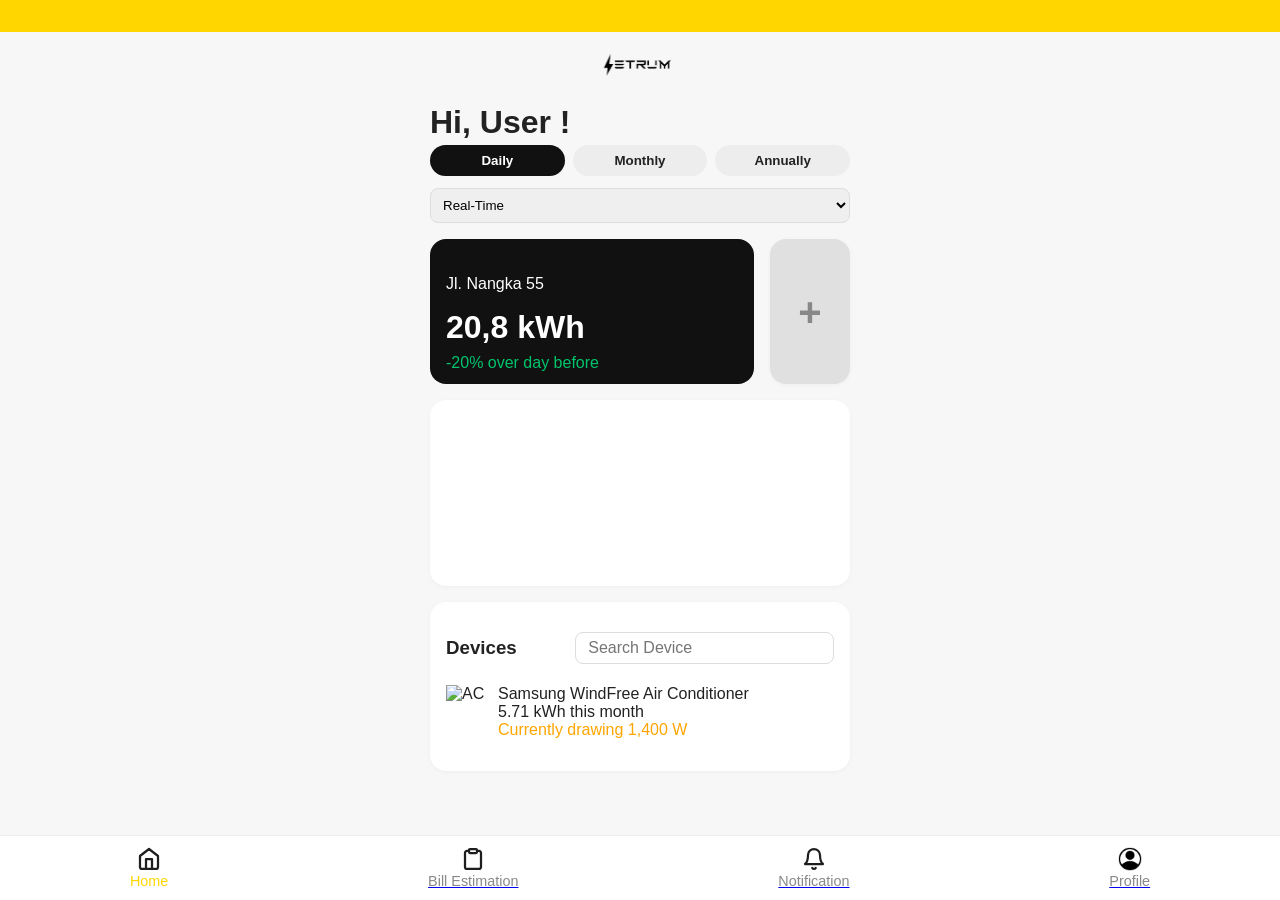
==== index.html @ aeeccdcc "ss" ====
<!DOCTYPE html>
<html lang="en">
<head>
    <meta charset="UTF-8">
    <title>Setrum Home</title>
    <meta name="viewport" content="width=device-width, initial-scale=1.0">
    <!-- Add your CSS file here -->
    <link rel="stylesheet" href="css/style.css">
    <!-- Optionally add a chart library like Chart.js -->
</head>
<body>
    <header>
        <div class="top-bar"></div>
        <img src="assets/logo.png" alt="Setrum Logo" class="logo" />
    </header>
    <main>
        <section class="greeting">
            <h1>Hi, User !</h1>
        </section>
        <section class="toggle-group">
            <button class="toggle active">Daily</button>
            <button class="toggle">Monthly</button>
            <button class="toggle">Annually</button>
        </section>
        <section class="filters">
            <select>
                <option>Real-Time</option>
                <option>1</option>
                <option>2</option>
                <option>3</option>
                <option>4</option>
                <option>5</option>
                <option>6</option>
                <option>7</option>
                <option>8</option>
                <option>9</option>
                <option>10</option>
                <option>11</option>
                <option>12</option>
                <option>13</option>
                <option>14</option>
                <option>15</option>
                <option>16</option>
                <option>17</option>
                <option>18</option>
                <option>19</option>
                <option>20</option>
                <option>21</option>
                <option>22</option>
                <option>23</option>
                <option>24</option>
                <option>25</option>
                <option>26</option>
                <option>27</option>
                <option>28</option>
                <option>29</option>
                <option>30</option>
            </select>
        </section>
        <section class="summary-row">
            <section class="summary-card">
                <p>Jl. Nangka 55</p>
                <h2>20,8 kWh</h2>
                <p class="summary-desc" style="color: #00C46C;">-20% over day before</p>
            </section>
            <button class="add-property-card" title="Add Property">
                <span class="plus-icon">+</span>
            </button>
        </section>
        <section class="chart-area">
            <!-- Replace with a real chart -->
            <canvas id="usageChart"></canvas>
        </section>
        <section class="devices">
            <div class="devices-header">
                <h3>Devices</h3>
                <input type="text" placeholder="Search Device" />
            </div>
            <ul class="device-list">
                <li>
                    <img src="ac.png" alt="AC" />
                    <div>
                        <span>Samsung WindFree Air Conditioner</span>
                        <span>5.71 kWh this month</span>
                        <span class="device-status" style="color: orange;">Currently drawing 1,400 W</span>
                    </div>
                </li>
                <!-- Repeat for other devices -->
            </ul>
        </section>
    </main>
    <nav class="bottom-nav">
        <button class="active"></a><img src="assets/home.svg" alt="Home"/><span>Home</span></button>
        <a href="bill-estimation.html"><button><img src="assets/estimation.svg" alt="estimation"/><span>Bill Estimation</span></button></a>
        <a href="notification.html"><button><img src="assets/notif.svg" alt="Notification"/><span>Notification</span></button></a>
        <a href="profile.html"><button><img src="assets/user.png" alt="Profile"/><span>Profile</span></button></a>
    </nav>
    <script src="https://cdn.jsdelivr.net/npm/chart.js"></script>
    <script src="js/script.js"></script>
</body>
</html>
---- css/style.css ----
body {
    font-family: 'Inter', Arial, sans-serif;
    background: #F7F7F7;
    margin: 0;
    padding: 0;
    color: #222;
}

header .top-bar {
    background: #FFD600;
    height: 32px;
}

.logo {
    display: block;
    margin: 16px auto 0 auto;
    height: 32px;
}

main {
    max-width: 420px;
    margin: 0 auto;
    padding: 0 16px 80px 16px;
}

.greeting h1 {
    margin: 24px 0 4px 0;
    font-size: 2rem;
    font-weight: 700;
}

.greeting p {
    margin: 0 0 16px 0;
    color: #888;
}

.toggle-group {
    display: flex;
    gap: 8px;
    margin-bottom: 12px;
}

.toggle {
    flex: 1;
    padding: 8px 0;
    border: none;
    border-radius: 16px;
    background: #EDEDED;
    color: #222;
    font-weight: 600;
    cursor: pointer;
    transition: background 0.2s;
}

.toggle.active {
    background: #111;
    color: #fff;
}

.filters select {
    width: 100%;
    padding: 8px;
    border-radius: 8px;
    border: 1px solid #ddd;
    margin-bottom: 16px;
}

.summary-row {
    display: flex;
    gap: 16px;
    margin-bottom: 16px;
    align-items: stretch;
}

.summary-card {
    flex: 1 1 0;
    background: #111;
    color: #fff;
    border-radius: 16px;
    padding: 20px 16px 12px 16px;
    text-align: left;
    display: flex;
    flex-direction: column;
    justify-content: center;
    min-width: 0;
}

.summary-card h2 {
    margin: 0;
    font-size: 2rem;
    font-weight: 700;
}

.summary-desc {
    margin: 8px 0 0 0;
    font-size: 1rem;
    font-weight: 500;
}

.chart-area {
    background: #fff;
    border-radius: 16px;
    padding: 16px;
    margin-bottom: 16px;
    box-shadow: 0 1px 4px rgba(0,0,0,0.04);
}

.devices {
    background: #fff;
    border-radius: 16px;
    padding: 16px;
    margin-bottom: 16px;
    box-shadow: 0 1px 4px rgba(0,0,0,0.04);
}

.devices-header {
    display: flex;
    align-items: center;
    justify-content: space-between;
    margin-bottom: 8px;
}

.devices-header input {
    border: 1px solid #ddd;
    border-radius: 8px;
    padding: 6px 12px;
    font-size: 1rem;
    width: 60%;
}

.device-list {
    list-style: none;
    padding: 0;
    margin: 0;
}

.device-list li {
    display: flex;
    align-items: flex-start;
    gap: 12px;
    margin-bottom: 16px;
}

.device-list img {
    width: 40px;
    height: 40px;
    object-fit: contain;
}

.device-list span {
    display: block;
    font-size: 1rem;
}

.device-status {
    font-size: 0.95rem;
    font-weight: 500;
}

.bottom-nav {
    position: fixed;
    left: 0; right: 0; bottom: 0;
    background: #fff;
    border-top: 1px solid #eee;
    display: flex;
    justify-content: space-around;
    align-items: center;
    height: 64px;
    z-index: 100;
}

.bottom-nav button {
    background: none;
    border: none;
    display: flex;
    flex-direction: column;
    align-items: center;
    font-size: 0.9rem;
    color: #888;
    cursor: pointer;
    padding: 0;
}

.bottom-nav button img {
    width: 24px;
    height: 24px;
    margin-bottom: 2px;
}

.bottom-nav button.active,
.bottom-nav button:focus {
    color: #FFD600;
}

.add-property-card {
    flex: 0 0 80px;
    background: #E0E0E0;
    border: none;
    border-radius: 16px;
    display: flex;
    align-items: center;
    justify-content: center;
    min-width: 80px;
    min-height: 100px;
    cursor: pointer;
    transition: background 0.2s;
    margin-left: 0;
    margin-right: 0;
    box-shadow: 0 1px 4px rgba(0,0,0,0.04);
}

.add-property-card:hover {
    background: #cccccc;
}

.plus-icon {
    font-size: 2.5rem;
    color: #888;
    font-weight: bold;
    line-height: 1;
    user-select: none;
}
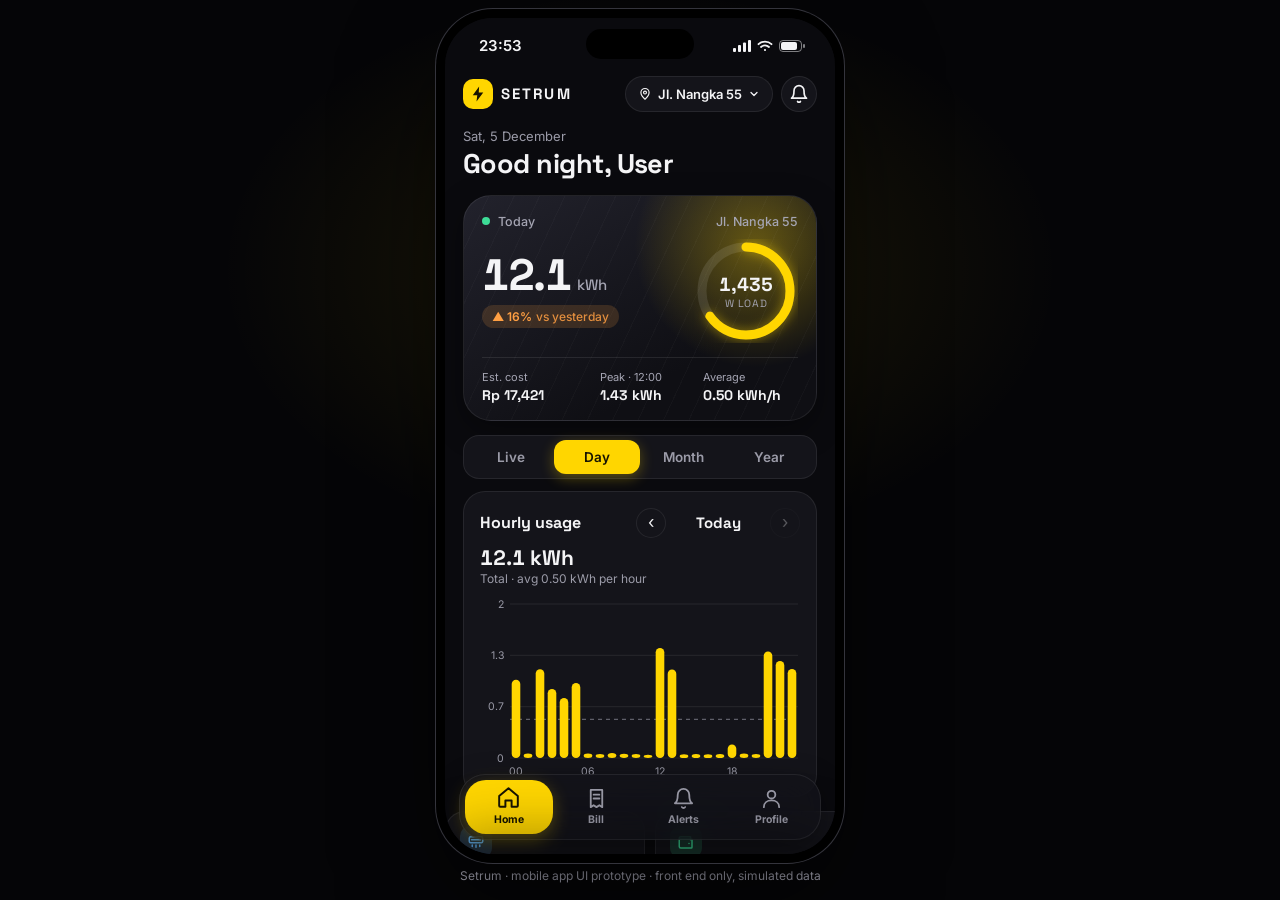
==== commit 011e9e13: "perbarui tampilan" ====
--- a/index.html
+++ b/index.html
@@ -1,101 +1,134 @@
 <!DOCTYPE html>
-<html lang="en">
+<html lang="en" data-theme="dark">
 <head>
-    <meta charset="UTF-8">
-    <title>Setrum Home</title>
-    <meta name="viewport" content="width=device-width, initial-scale=1.0">
-    <!-- Add your CSS file here -->
-    <link rel="stylesheet" href="css/style.css">
-    <!-- Optionally add a chart library like Chart.js -->
+<meta charset="UTF-8">
+<meta name="viewport" content="width=device-width, initial-scale=1, viewport-fit=cover">
+<meta name="theme-color" content="#0A0A0E">
+<title>Setrum – Home energy app</title>
+<meta name="description" content="Setrum: a mobile app UI prototype for monitoring home electricity use, devices, bills and alerts.">
+<link rel="icon" href="data:image/svg+xml,%3Csvg xmlns='http://www.w3.org/2000/svg' viewBox='0 0 32 32'%3E%3Crect width='32' height='32' rx='9' fill='%23FFD600'/%3E%3Cpath d='M18 5 9 18h6l-1 9 9-13h-6z' fill='%23171400'/%3E%3C/svg%3E">
+<link rel="preconnect" href="https://fonts.googleapis.com">
+<link rel="preconnect" href="https://fonts.gstatic.com" crossorigin>
+<link href="https://fonts.googleapis.com/css2?family=Inter:wght@400;500;600;700&family=Space+Grotesk:wght@500;600;700&display=swap" rel="stylesheet">
+<link rel="stylesheet" href="css/style.css">
 </head>
 <body>
-    <header>
-        <div class="top-bar"></div>
-        <img src="assets/logo.png" alt="Setrum Logo" class="logo" />
-    </header>
-    <main>
-        <section class="greeting">
-            <h1>Hi, User !</h1>
+<div class="stage">
+  <div class="phone" id="phone">
+    <div class="island"></div>
+    <div class="statusbar" aria-hidden="true">
+      <span id="clock">9:41</span>
+      <span class="sb-r">
+        <svg width="18" height="12" viewBox="0 0 18 12" fill="currentColor"><rect x="0" y="8" width="3" height="4" rx="1"/><rect x="5" y="5" width="3" height="7" rx="1"/><rect x="10" y="2.500" width="3" height="9.500" rx="1"/><rect x="15" y="0" width="3" height="12" rx="1"/></svg>
+        <svg width="16" height="12" viewBox="0 0 16 12" fill="none" stroke="currentColor" stroke-width="1.8" stroke-linecap="round"><path d="M1.500 4.200a9.500 9.500 0 0 1 13 0M4 7a6 6 0 0 1 8 0"/><circle cx="8" cy="10" r="1.100" fill="currentColor" stroke="none"/></svg>
+        <svg width="26" height="12" viewBox="0 0 26 12" fill="none"><rect x=".5" y=".5" width="22" height="11" rx="3.500" stroke="currentColor" opacity=".5"/><rect x="2" y="2" width="16" height="8" rx="2" fill="currentColor"/><rect x="24" y="4" width="2" height="4" rx="1" fill="currentColor" opacity=".5"/></svg>
+      </span>
+    </div>
+
+    <main class="views" id="views">
+      <!-- HOME -->
+      <section class="view" id="v-home" data-tab="home" aria-label="Home">
+        <header class="appbar">
+          <div class="brand"><span class="bolt"><svg viewBox="0 0 24 24" width="18" height="18"><path d="M13.500 2 5 13.500h6L10 22l9-12h-6z" fill="currentColor"/></svg></span><b>SETRUM</b></div>
+          <div class="appbar-r">
+            <button class="prop-pill" id="propPill" aria-label="Switch property"><svg width="14" height="14" viewBox="0 0 24 24" fill="none" stroke="currentColor" stroke-width="2" stroke-linecap="round" stroke-linejoin="round"><path d="M12 21s7-6.100 7-11.500A7 7 0 0 0 5 9.500C5 14.900 12 21 12 21z"/><circle cx="12" cy="9.500" r="2.500"/></svg><span id="propName">Jl. Nangka 55</span><svg width="12" height="12" viewBox="0 0 24 24" fill="none" stroke="currentColor" stroke-width="2.500" stroke-linecap="round" stroke-linejoin="round"><path d="m6 9 6 6 6-6"/></svg></button>
+            <button class="icon-btn" id="bellBtn" aria-label="Open alerts"><svg width="20" height="20" viewBox="0 0 24 24" fill="none" stroke="currentColor" stroke-width="2" stroke-linecap="round" stroke-linejoin="round"><path d="M18 8a6 6 0 0 0-12 0c0 7-3 9-3 9h18s-3-2-3-9M13.700 21a2 2 0 0 1-3.400 0"/></svg><i class="dot" id="bellDot" hidden></i></button>
+          </div>
+        </header>
+        <div class="greet"><p id="greetDate"></p><h1 id="greetHi">Hi, there</h1></div>
+        <section class="hero" id="hero"></section>
+        <div class="seg" id="seg" role="tablist" aria-label="Period" style="--i:1;--n:4">
+          <i class="seg-thumb"></i>
+          <button role="tab" data-m="live">Live</button>
+          <button role="tab" data-m="day">Day</button>
+          <button role="tab" data-m="month">Month</button>
+          <button role="tab" data-m="year">Year</button>
+        </div>
+        <section class="card chart-card" id="chartCard"></section>
+        <div class="scroller" id="insights" aria-label="Insights"></div>
+        <section class="devices">
+          <div class="sec-head"><h2>Devices</h2><span class="sub" id="devCount"></span></div>
+          <div class="search"><svg width="16" height="16" viewBox="0 0 24 24" fill="none" stroke="currentColor" stroke-width="2.200" stroke-linecap="round"><circle cx="11" cy="11" r="7"/><path d="m20 20-3.500-3.500"/></svg><input id="devSearch" type="search" placeholder="Search devices" autocomplete="off" aria-label="Search devices"></div>
+          <div class="chips" id="devSort"><button data-s="usage" class="on">Most used</button><button data-s="live">Live draw</button><button data-s="name">A–Z</button></div>
+          <ul class="dev-list" id="devList"></ul>
         </section>
-        <section class="toggle-group">
-            <button class="toggle active">Daily</button>
-            <button class="toggle">Monthly</button>
-            <button class="toggle">Annually</button>
+        <p class="foot-note">Prototype with simulated data. No real meter is connected.</p>
+      </section>
+
+      <!-- BILL -->
+      <section class="view" id="v-bill" data-tab="bill" aria-label="Bill estimation">
+        <header class="page-head"><h1>Bill estimation</h1><p id="billSub">Based on your usage</p></header>
+        <div class="chips scroll-x" id="billMonths"></div>
+        <div class="seg small" id="billMode" style="--i:0;--n:2"><i class="seg-thumb"></i><button data-b="actual">So far</button><button data-b="proj">Projected</button></div>
+        <section class="card bill-total" id="billTotal"></section>
+        <section class="card" id="billLines"></section>
+        <section class="card" id="billSplit"></section>
+        <label class="field"><span>Tariff <em>(sample rates, not official)</em></span><select id="tariffSel" aria-label="Tariff"></select></label>
+        <button class="btn primary big" id="billSave"><svg width="18" height="18" viewBox="0 0 24 24" fill="none" stroke="currentColor" stroke-width="2.200" stroke-linecap="round" stroke-linejoin="round"><path d="M12 3v12m0 0-4-4m4 4 4-4M4 19h16"/></svg>Download summary</button>
+      </section>
+
+      <!-- ALERTS -->
+      <section class="view" id="v-alerts" data-tab="alerts" aria-label="Alerts">
+        <header class="page-head"><h1>Alerts</h1>
+          <p class="checked"><span id="lastChecked">Last checked just now</span><button class="icon-btn sm" id="recheck" aria-label="Check again"><svg width="16" height="16" viewBox="0 0 24 24" fill="none" stroke="currentColor" stroke-width="2.200" stroke-linecap="round" stroke-linejoin="round"><path d="M21 12a9 9 0 1 1-3-6.700L21 8M21 3v5h-5"/></svg></button></p></header>
+        <div class="chips" id="alertFilter"><button data-f="all" class="on">All</button><button data-f="unread">Unread</button><button data-f="critical">Critical</button></div>
+        <ul class="alert-list" id="alertList"></ul>
+        <p class="foot-note">Swipe a card left to dismiss it.</p>
+      </section>
+
+      <!-- PROFILE -->
+      <section class="view" id="v-profile" data-tab="profile" aria-label="Profile">
+        <header class="page-head"><h1>Profile</h1></header>
+        <section class="card prof-card" id="profCard"></section>
+        <section class="card set-card">
+          <h3>Appearance</h3>
+          <div class="seg small" id="themeSeg" style="--i:0;--n:3"><i class="seg-thumb"></i><button data-t="auto">Auto</button><button data-t="light">Light</button><button data-t="dark">Dark</button></div>
         </section>
-        <section class="filters">
-            <select>
-                <option>Real-Time</option>
-                <option>1</option>
-                <option>2</option>
-                <option>3</option>
-                <option>4</option>
-                <option>5</option>
-                <option>6</option>
-                <option>7</option>
-                <option>8</option>
-                <option>9</option>
-                <option>10</option>
-                <option>11</option>
-                <option>12</option>
-                <option>13</option>
-                <option>14</option>
-                <option>15</option>
-                <option>16</option>
-                <option>17</option>
-                <option>18</option>
-                <option>19</option>
-                <option>20</option>
-                <option>21</option>
-                <option>22</option>
-                <option>23</option>
-                <option>24</option>
-                <option>25</option>
-                <option>26</option>
-                <option>27</option>
-                <option>28</option>
-                <option>29</option>
-                <option>30</option>
-            </select>
+        <section class="card set-card">
+          <h3>Monthly budget</h3>
+          <div class="stepper"><button class="icon-btn" id="budMinus" aria-label="Decrease budget">−</button><div><b id="budVal">300</b><small>kWh / month</small></div><button class="icon-btn" id="budPlus" aria-label="Increase budget">+</button></div>
         </section>
-        <section class="summary-row">
-            <section class="summary-card">
-                <p>Jl. Nangka 55</p>
-                <h2>20,8 kWh</h2>
-                <p class="summary-desc" style="color: #00C46C;">-20% over day before</p>
-            </section>
-            <button class="add-property-card" title="Add Property">
-                <span class="plus-icon">+</span>
-            </button>
+        <section class="card set-card">
+          <h3>Notifications</h3>
+          <div class="rows" id="prefRows"></div>
         </section>
-        <section class="chart-area">
-            <!-- Replace with a real chart -->
-            <canvas id="usageChart"></canvas>
+        <section class="card menu">
+          <button data-open="meters"><span>Devices &amp; meters</span><i>›</i></button>
+          <button data-open="privacy"><span>Privacy</span><i>›</i></button>
+          <button data-open="support"><span>Support</span><i>›</i></button>
         </section>
-        <section class="devices">
-            <div class="devices-header">
-                <h3>Devices</h3>
-                <input type="text" placeholder="Search Device" />
-            </div>
-            <ul class="device-list">
-                <li>
-                    <img src="ac.png" alt="AC" />
-                    <div>
-                        <span>Samsung WindFree Air Conditioner</span>
-                        <span>5.71 kWh this month</span>
-                        <span class="device-status" style="color: orange;">Currently drawing 1,400 W</span>
-                    </div>
-                </li>
-                <!-- Repeat for other devices -->
-            </ul>
-        </section>
+        <button class="btn ghost big" id="logout">Log out</button>
+        <p class="foot-note">Setrum UI prototype · v1.0</p>
+      </section>
     </main>
-    <nav class="bottom-nav">
-        <button class="active"></a><img src="assets/home.svg" alt="Home"/><span>Home</span></button>
-        <a href="bill-estimation.html"><button><img src="assets/estimation.svg" alt="estimation"/><span>Bill Estimation</span></button></a>
-        <a href="notification.html"><button><img src="assets/notif.svg" alt="Notification"/><span>Notification</span></button></a>
-        <a href="profile.html"><button><img src="assets/user.png" alt="Profile"/><span>Profile</span></button></a>
+
+    <nav class="tabbar" id="tabbar" role="tablist" aria-label="Main">
+      <i class="tab-ind"></i>
+      <button role="tab" data-tab="home" aria-label="Home"><svg viewBox="0 0 24 24"><path d="M3 10.500 12 3l9 7.500V20a1 1 0 0 1-1 1h-5v-6H9v6H4a1 1 0 0 1-1-1z"/></svg><span>Home</span></button>
+      <button role="tab" data-tab="bill" aria-label="Bill"><svg viewBox="0 0 24 24"><path d="M6 3h12v18l-3-2-3 2-3-2-3 2zM9 8h6M9 12h6"/></svg><span>Bill</span></button>
+      <button role="tab" data-tab="alerts" aria-label="Alerts"><svg viewBox="0 0 24 24"><path d="M18 8a6 6 0 0 0-12 0c0 7-3 9-3 9h18s-3-2-3-9M13.700 21a2 2 0 0 1-3.400 0"/></svg><span>Alerts</span><b class="badge" id="tabBadge" hidden>0</b></button>
+      <button role="tab" data-tab="profile" aria-label="Profile"><svg viewBox="0 0 24 24"><circle cx="12" cy="8" r="4"/><path d="M4 21c0-4.400 3.600-7 8-7s8 2.600 8 7"/></svg><span>Profile</span></button>
     </nav>
-    <script src="https://cdn.jsdelivr.net/npm/chart.js"></script>
-    <script src="js/script.js"></script>
+
+    <div class="scrim" id="scrim"></div>
+    <div class="sheet" id="sheet" role="dialog" aria-modal="true" aria-label="Details"><div class="grab" id="grab"><i></i></div><div class="sheet-body" id="sheetBody"></div></div>
+    <div class="modal" id="modal"><div class="modal-card"><svg class="check" viewBox="0 0 52 52"><circle cx="26" cy="26" r="24"/><path d="m15 27 8 8 14-16"/></svg><h3>Saved!</h3><p id="modalTxt">Check your downloads folder.</p></div></div>
+    <div class="toast" id="toast" role="status" aria-live="polite"></div>
+
+    <section class="login" id="login" hidden>
+      <div class="login-in">
+        <span class="bolt big"><svg viewBox="0 0 24 24" width="34" height="34"><path d="M13.500 2 5 13.500h6L10 22l9-12h-6z" fill="currentColor"/></svg></span>
+        <h1>Welcome back</h1><p>Sign in to see your energy.</p>
+        <label class="field"><span>Email</span><input type="email" id="lgEmail" value="demo@setrum.app" autocomplete="off"></label>
+        <label class="field"><span>Password</span><input type="password" value="prototype" autocomplete="off"></label>
+        <button class="btn primary big" id="lgBtn">Sign in</button>
+        <small>Prototype only. There is no real sign-in.</small>
+      </div>
+    </section>
+    <section class="splash" id="splash" aria-hidden="true"><div class="splash-in"><span class="bolt big"><svg viewBox="0 0 24 24" width="40" height="40"><path d="M13.500 2 5 13.500h6L10 22l9-12h-6z" fill="currentColor"/></svg></span><b>SETRUM</b><small>Know your power</small></div></section>
+  </div>
+  <p class="caption">Setrum · mobile app UI prototype · front end only, simulated data</p>
+</div>
+<script src="js/script.js"></script>
 </body>
-</html>+</html>
--- a/css/style.css
+++ b/css/style.css
@@ -1,222 +1,237 @@
-body {
-    font-family: 'Inter', Arial, sans-serif;
-    background: #F7F7F7;
-    margin: 0;
-    padding: 0;
-    color: #222;
+/* Setrum – mobile app UI prototype */
+:root{
+  --bg:#0A0A0E;--s1:#14141A;--s2:#1C1C24;--s3:#272731;--line:rgba(255,255,255,.08);
+  --tx:#F4F4F6;--mu:#9B9BA8;--ac:#FFD600;--ac-ink:#171400;--ac-tx:#FFD600;
+  --good:#3DDC97;--warn:#FF9F43;--bad:#FF5C6C;--blue:#5AB0FF;
+  --page:#050507;--glass:rgba(20,20,26,.78);--shadow:0 10px 30px rgba(0,0,0,.35);
+  --top:56px;--ease:cubic-bezier(.2,.8,.2,1);
+  --f:'Inter',system-ui,-apple-system,'Segoe UI',Roboto,sans-serif;--fh:'Space Grotesk','Inter',system-ui,sans-serif;
 }
-
-header .top-bar {
-    background: #FFD600;
-    height: 32px;
+:root[data-theme=light]{
+  --bg:#F3F3EF;--s1:#FFFFFF;--s2:#F6F6F1;--s3:#E8E8E1;--line:rgba(0,0,0,.08);
+  --tx:#14141A;--mu:#6B6B77;--ac-tx:#8A6B00;--page:#E4E4DD;--glass:rgba(255,255,255,.82);--shadow:0 10px 30px rgba(20,20,30,.10);
 }
-
-.logo {
-    display: block;
-    margin: 16px auto 0 auto;
-    height: 32px;
+*{box-sizing:border-box;-webkit-tap-highlight-color:transparent}
+html,body{height:100%}
+body{margin:0;font-family:var(--f);color:var(--tx);background:var(--page);-webkit-font-smoothing:antialiased;overflow:hidden}
+button,input,select{font:inherit;color:inherit}
+button{cursor:pointer;border:0;background:none;padding:0}
+ul{list-style:none;margin:0;padding:0}
+h1,h2,h3,p{margin:0}
+:focus-visible{outline:2px solid var(--ac);outline-offset:2px}
+
+.stage{height:100%;display:flex;flex-direction:column;align-items:center;justify-content:center;gap:14px;padding:16px;
+  background:radial-gradient(600px 400px at 50% 30%,rgba(255,214,0,.10),transparent 70%)}
+.caption{font-size:12px;color:var(--mu);text-align:center}
+.phone{position:relative;width:390px;height:min(844px,calc(100dvh - 64px));border-radius:48px;overflow:hidden;background:var(--bg);isolation:isolate;
+  box-shadow:0 0 0 9px #000,0 0 0 10px #34343c,0 40px 100px rgba(0,0,0,.55)}
+.island{position:absolute;z-index:60;top:11px;left:50%;width:108px;height:30px;margin-left:-54px;border-radius:20px;background:#000}
+.statusbar{position:absolute;z-index:55;top:0;left:0;right:0;height:50px;display:flex;justify-content:space-between;align-items:center;padding:6px 30px 0 34px;font-size:15px;font-weight:600;pointer-events:none;
+  background:linear-gradient(var(--bg) 72%,transparent)}
+.sb-r{display:flex;gap:6px;align-items:center}
+
+@media (max-width:520px){
+  body{overflow:auto}
+  .stage{padding:0;display:block;background:none;height:100dvh}
+  .phone{width:100%;height:100dvh;border-radius:0;box-shadow:none}
+  .island,.statusbar,.caption{display:none}
+  :root{--top:max(18px,env(safe-area-inset-top))}
 }
 
-main {
-    max-width: 420px;
-    margin: 0 auto;
-    padding: 0 16px 80px 16px;
-}
-
-.greeting h1 {
-    margin: 24px 0 4px 0;
-    font-size: 2rem;
-    font-weight: 700;
-}
-
-.greeting p {
-    margin: 0 0 16px 0;
-    color: #888;
-}
-
-.toggle-group {
-    display: flex;
-    gap: 8px;
-    margin-bottom: 12px;
-}
-
-.toggle {
-    flex: 1;
-    padding: 8px 0;
-    border: none;
-    border-radius: 16px;
-    background: #EDEDED;
-    color: #222;
-    font-weight: 600;
-    cursor: pointer;
-    transition: background 0.2s;
-}
-
-.toggle.active {
-    background: #111;
-    color: #fff;
-}
-
-.filters select {
-    width: 100%;
-    padding: 8px;
-    border-radius: 8px;
-    border: 1px solid #ddd;
-    margin-bottom: 16px;
-}
-
-.summary-row {
-    display: flex;
-    gap: 16px;
-    margin-bottom: 16px;
-    align-items: stretch;
-}
-
-.summary-card {
-    flex: 1 1 0;
-    background: #111;
-    color: #fff;
-    border-radius: 16px;
-    padding: 20px 16px 12px 16px;
-    text-align: left;
-    display: flex;
-    flex-direction: column;
-    justify-content: center;
-    min-width: 0;
-}
-
-.summary-card h2 {
-    margin: 0;
-    font-size: 2rem;
-    font-weight: 700;
-}
-
-.summary-desc {
-    margin: 8px 0 0 0;
-    font-size: 1rem;
-    font-weight: 500;
-}
-
-.chart-area {
-    background: #fff;
-    border-radius: 16px;
-    padding: 16px;
-    margin-bottom: 16px;
-    box-shadow: 0 1px 4px rgba(0,0,0,0.04);
-}
-
-.devices {
-    background: #fff;
-    border-radius: 16px;
-    padding: 16px;
-    margin-bottom: 16px;
-    box-shadow: 0 1px 4px rgba(0,0,0,0.04);
-}
-
-.devices-header {
-    display: flex;
-    align-items: center;
-    justify-content: space-between;
-    margin-bottom: 8px;
-}
-
-.devices-header input {
-    border: 1px solid #ddd;
-    border-radius: 8px;
-    padding: 6px 12px;
-    font-size: 1rem;
-    width: 60%;
-}
-
-.device-list {
-    list-style: none;
-    padding: 0;
-    margin: 0;
-}
-
-.device-list li {
-    display: flex;
-    align-items: flex-start;
-    gap: 12px;
-    margin-bottom: 16px;
-}
-
-.device-list img {
-    width: 40px;
-    height: 40px;
-    object-fit: contain;
-}
-
-.device-list span {
-    display: block;
-    font-size: 1rem;
-}
-
-.device-status {
-    font-size: 0.95rem;
-    font-weight: 500;
-}
-
-.bottom-nav {
-    position: fixed;
-    left: 0; right: 0; bottom: 0;
-    background: #fff;
-    border-top: 1px solid #eee;
-    display: flex;
-    justify-content: space-around;
-    align-items: center;
-    height: 64px;
-    z-index: 100;
-}
-
-.bottom-nav button {
-    background: none;
-    border: none;
-    display: flex;
-    flex-direction: column;
-    align-items: center;
-    font-size: 0.9rem;
-    color: #888;
-    cursor: pointer;
-    padding: 0;
-}
-
-.bottom-nav button img {
-    width: 24px;
-    height: 24px;
-    margin-bottom: 2px;
-}
-
-.bottom-nav button.active,
-.bottom-nav button:focus {
-    color: #FFD600;
-}
-
-.add-property-card {
-    flex: 0 0 80px;
-    background: #E0E0E0;
-    border: none;
-    border-radius: 16px;
-    display: flex;
-    align-items: center;
-    justify-content: center;
-    min-width: 80px;
-    min-height: 100px;
-    cursor: pointer;
-    transition: background 0.2s;
-    margin-left: 0;
-    margin-right: 0;
-    box-shadow: 0 1px 4px rgba(0,0,0,0.04);
-}
-
-.add-property-card:hover {
-    background: #cccccc;
-}
-
-.plus-icon {
-    font-size: 2.5rem;
-    color: #888;
-    font-weight: bold;
-    line-height: 1;
-    user-select: none;
-}+/* views */
+.views{position:absolute;inset:0}
+.view{position:absolute;inset:0;overflow-y:auto;overflow-x:hidden;padding:var(--top) 18px 118px;opacity:0;visibility:hidden;transform:translateX(var(--dx,0));
+  transition:opacity .28s,transform .38s var(--ease),visibility 0s .38s;scrollbar-width:none}
+.view::-webkit-scrollbar{display:none}
+.view.active{opacity:1;visibility:visible;transform:none;transition:opacity .28s,transform .38s var(--ease)}
+.view>*{animation:rise .55s var(--ease) both}
+.view.active>*:nth-child(2){animation-delay:.04s}.view.active>*:nth-child(3){animation-delay:.08s}.view.active>*:nth-child(4){animation-delay:.12s}.view.active>*:nth-child(5){animation-delay:.16s}.view.active>*:nth-child(6){animation-delay:.2s}
+@keyframes rise{from{opacity:0;transform:translateY(14px)}to{opacity:1;transform:none}}
+
+/* app bar */
+.appbar{display:flex;align-items:center;justify-content:space-between;margin-bottom:14px;min-height:40px}
+.brand{display:flex;align-items:center;gap:8px;font-family:var(--fh);font-weight:700;letter-spacing:.14em;font-size:15px}
+.bolt{display:grid;place-items:center;width:30px;height:30px;border-radius:10px;background:var(--ac);color:var(--ac-ink)}
+.bolt.big{width:72px;height:72px;border-radius:22px;box-shadow:0 0 0 0 rgba(255,214,0,.5);animation:pulse 2.4s infinite}
+@keyframes pulse{70%{box-shadow:0 0 0 22px rgba(255,214,0,0)}100%{box-shadow:0 0 0 0 rgba(255,214,0,0)}}
+.appbar-r{display:flex;align-items:center;gap:8px}
+.prop-pill{display:flex;align-items:center;gap:6px;height:36px;padding:0 12px;border-radius:99px;background:var(--s1);border:1px solid var(--line);font-size:13px;font-weight:600;max-width:190px}
+.prop-pill span{overflow:hidden;text-overflow:ellipsis;white-space:nowrap}
+.icon-btn{position:relative;display:grid;place-items:center;width:36px;height:36px;border-radius:50%;background:var(--s1);border:1px solid var(--line);font-size:20px;line-height:1;transition:transform .15s}
+.icon-btn:active,.btn:active,.prop-pill:active{transform:scale(.94)}
+.icon-btn.sm{width:28px;height:28px}
+.icon-btn .dot{position:absolute;top:7px;right:8px;width:9px;height:9px;border-radius:50%;background:var(--bad);border:2px solid var(--s1)}
+.greet{margin-bottom:14px}
+.greet p{font-size:13px;color:var(--mu)}
+.greet h1{font-family:var(--fh);font-size:27px;letter-spacing:-.02em;margin-top:2px}
+
+/* hero */
+.hero{--hx:#F4F4F6;--hm:#A5A5B3;position:relative;overflow:hidden;border-radius:28px;padding:18px 18px 16px;margin-bottom:14px;color:var(--hx);
+  background:linear-gradient(150deg,#22222c 0%,#0f0f14 70%);border:1px solid rgba(255,255,255,.08);box-shadow:var(--shadow)}
+.hero::before{content:'';position:absolute;right:-70px;top:-80px;width:260px;height:260px;border-radius:50%;background:radial-gradient(circle,rgba(255,214,0,.34),transparent 66%);animation:breathe 5s ease-in-out infinite}
+.hero::after{content:'';position:absolute;inset:0;background:repeating-linear-gradient(115deg,transparent 0 22px,rgba(255,255,255,.025) 22px 23px);pointer-events:none}
+@keyframes breathe{50%{transform:scale(1.18);opacity:.7}}
+.hero>*{position:relative;z-index:1}
+.hero-top{display:flex;align-items:center;gap:8px;font-size:12.5px;color:var(--hm);font-weight:500}
+.live-dot{width:8px;height:8px;border-radius:50%;background:var(--good);box-shadow:0 0 0 0 rgba(61,220,151,.6);animation:ping 1.8s infinite}
+@keyframes ping{70%{box-shadow:0 0 0 9px rgba(61,220,151,0)}100%{box-shadow:0 0 0 0 rgba(61,220,151,0)}}
+.hero-main{display:flex;align-items:center;justify-content:space-between;gap:10px;margin:10px 0 14px}
+.hero-num{display:flex;align-items:baseline;gap:6px;font-family:var(--fh)}
+.hero-num b{font-size:44px;line-height:1;letter-spacing:-.03em;font-weight:700;font-variant-numeric:tabular-nums}
+.hero-num small{font-size:15px;color:var(--hm);font-weight:500}
+.chip{white-space:nowrap;display:inline-flex;align-items:center;gap:4px;margin-top:8px;padding:4px 10px;border-radius:99px;font-size:12px;font-weight:600;background:rgba(61,220,151,.14);color:var(--good)}
+.chip.up{background:rgba(255,159,67,.16);color:var(--warn)}.chip.bad{background:rgba(255,92,108,.16);color:var(--bad)}.chip.flat{background:rgba(255,255,255,.1);color:var(--hm)}
+.ring{position:relative;width:104px;height:104px;flex:none}
+.ring svg{width:100%;height:100%;transform:rotate(-90deg)}
+.ring .tr{stroke:rgba(255,255,255,.1)}
+.ring .pr{stroke:var(--ac);transition:stroke-dashoffset .9s var(--ease),stroke .4s;filter:drop-shadow(0 0 6px rgba(255,214,0,.5))}
+.ring.warn .pr{stroke:var(--warn)}.ring.bad .pr{stroke:var(--bad)}
+.ring-c{position:absolute;inset:0;display:grid;place-content:center;text-align:center;font-family:var(--fh)}
+.ring-c b{font-size:19px;font-variant-numeric:tabular-nums}.ring-c small{font-size:10.5px;color:var(--hm);letter-spacing:.06em;text-transform:uppercase}
+.hero-stats{display:grid;grid-template-columns:1.15fr 1fr 1fr;gap:8px;padding-top:12px;border-top:1px solid rgba(255,255,255,.09)}
+.hero-stats div{min-width:0}.hero-stats small{display:block;font-size:11px;color:var(--hm)}.hero-stats b{font-size:14px;font-family:var(--fh);white-space:nowrap}
+
+/* segmented */
+.seg{position:relative;display:grid;grid-template-columns:repeat(var(--n),1fr);padding:4px;border-radius:16px;background:var(--s1);border:1px solid var(--line);margin-bottom:12px}
+.seg button{position:relative;z-index:1;height:34px;border-radius:12px;font-size:13.5px;font-weight:600;color:var(--mu);transition:color .25s}
+.seg button[aria-selected=true]{color:var(--ac-ink)}
+.seg-thumb{position:absolute;top:4px;bottom:4px;left:4px;width:calc((100% - 8px)/var(--n));border-radius:12px;background:var(--ac);transform:translateX(calc(var(--i)*100%));transition:transform .4s var(--ease);box-shadow:0 4px 14px rgba(255,214,0,.3)}
+.seg.small{margin-bottom:0}.seg.small button{height:30px;font-size:13px}
+
+/* cards */
+.card{background:var(--s1);border:1px solid var(--line);border-radius:22px;padding:16px;margin-bottom:14px}
+.chart-top{display:flex;align-items:center;justify-content:space-between;gap:8px;margin-bottom:6px}
+.nav-period{display:flex;align-items:center;gap:6px}
+.nav-period b{font-family:var(--fh);font-size:15px;min-width:92px;text-align:center}
+.nav-period .icon-btn{width:30px;height:30px;font-size:17px}
+.nav-period .icon-btn:disabled{opacity:.3;pointer-events:none}
+.readout{min-height:34px;margin:2px 0 4px}.readout b{font-family:var(--fh);font-size:21px;font-variant-numeric:tabular-nums}.readout small{display:block;color:var(--mu);font-size:12px}
+.chart{position:relative;height:190px;touch-action:pan-y;user-select:none}
+.chart svg{display:block;width:100%;height:100%;overflow:visible}
+.chart text{fill:var(--mu);font-size:10.5px;font-family:var(--f)}
+.chart .gl{stroke:var(--line);stroke-width:1}
+.chart .avg{stroke:var(--mu);stroke-width:1;stroke-dasharray:4 4;opacity:.7}
+.bar{fill:var(--ac);transform-box:fill-box;transform-origin:50% 100%;animation:grow .7s var(--ease) both;animation-delay:var(--d,0s);transition:opacity .2s}
+.bar.fut{fill:var(--s3);animation:none}
+.chart.sel .bar:not(.on):not(.fut){opacity:.32}
+@keyframes grow{from{transform:scaleY(0)}to{transform:scaleY(1)}}
+.area-l{fill:none;stroke:var(--ac);stroke-width:2.4;stroke-linecap:round;stroke-linejoin:round;filter:drop-shadow(0 0 6px rgba(255,214,0,.45))}
+.tip{position:absolute;top:0;transform:translateX(-50%);padding:3px 8px;border-radius:8px;background:var(--tx);color:var(--bg);font-size:11px;font-weight:700;pointer-events:none;white-space:nowrap;opacity:0;transition:opacity .15s}
+.chart.sel .tip{opacity:1}
+
+/* chips & scrollers */
+.chips{display:flex;gap:8px;margin:0 0 12px}.chips.scroll-x{overflow-x:auto;scrollbar-width:none;margin-right:-18px;padding-right:18px}.chips.scroll-x::-webkit-scrollbar{display:none}
+.chips button{flex:none;height:32px;padding:0 14px;border-radius:99px;background:var(--s1);border:1px solid var(--line);font-size:12.5px;font-weight:600;color:var(--mu);transition:all .25s}
+.chips button.on{background:var(--tx);color:var(--bg);border-color:transparent}
+.scroller{display:flex;gap:10px;overflow-x:auto;scroll-snap-type:x mandatory;margin:0 -18px 18px;padding:0 18px;scrollbar-width:none}.scroller::-webkit-scrollbar{display:none}
+.ins{scroll-snap-align:start;flex:none;width:200px;padding:14px;border-radius:20px;background:var(--s1);border:1px solid var(--line);animation:rise .6s var(--ease) both}
+.ins .ic{display:grid;place-items:center;width:32px;height:32px;border-radius:10px;margin-bottom:10px;background:color-mix(in srgb,var(--c) 18%,transparent);color:var(--c)}
+.ins small{color:var(--mu);font-size:12px}.ins b{display:block;font-family:var(--fh);font-size:17px;margin:2px 0 4px;letter-spacing:-.01em}.ins p{font-size:12.5px;color:var(--mu);line-height:1.4}
+.meter{height:6px;border-radius:9px;background:var(--s3);overflow:hidden;margin-top:8px}.meter i{display:block;height:100%;border-radius:9px;background:var(--c,var(--ac));transition:width 1s var(--ease)}
+
+/* devices */
+.sec-head{display:flex;align-items:baseline;justify-content:space-between;margin-bottom:10px}.sec-head h2{font-family:var(--fh);font-size:20px}.sub{font-size:12.5px;color:var(--mu)}
+.search{display:flex;align-items:center;gap:8px;height:42px;padding:0 14px;border-radius:14px;background:var(--s1);border:1px solid var(--line);color:var(--mu);margin-bottom:10px}
+.search input{flex:1;min-width:0;height:100%;border:0;background:none;outline:0;color:var(--tx);font-size:14px}
+.dev{position:relative;display:grid;grid-template-columns:1fr auto;align-items:center;gap:0 10px;padding:12px;border-radius:20px;background:var(--s1);border:1px solid var(--line);margin-bottom:10px;animation:rise .5s var(--ease) both;animation-delay:calc(var(--i)*45ms);transition:opacity .3s}
+.dev.off{opacity:.62}
+.dev-main{display:flex;align-items:center;gap:12px;min-width:0;text-align:left}
+.dev-ico{flex:none;display:grid;place-items:center;width:46px;height:46px;border-radius:15px;background:color-mix(in srgb,var(--c) 16%,transparent);color:var(--c)}
+.dev-ico svg,.ico svg{width:24px;height:24px;fill:none;stroke:currentColor;stroke-width:1.8;stroke-linecap:round;stroke-linejoin:round}
+.dev-txt{min-width:0;display:block}.dev-txt b{display:block;font-size:14px;font-weight:600;overflow:hidden;text-overflow:ellipsis;white-space:nowrap}
+.dev-txt small{display:block;font-size:12.5px;color:var(--mu);margin-top:2px;font-variant-numeric:tabular-nums}.dev-txt small.hot{color:var(--warn)}.dev-txt small.on{color:var(--good)}
+.dev-use{display:none}
+.dev-bar{grid-column:1/-1;display:flex;align-items:center;gap:10px;margin-top:10px;font-size:11.5px;color:var(--mu)}
+.dev-bar span.m{flex:1;height:5px;border-radius:9px;background:var(--s3);overflow:hidden}.dev-bar span.m i{display:block;height:100%;width:0;border-radius:9px;background:var(--c);transition:width .9s var(--ease)}
+.dev-bar b{color:var(--tx);font-weight:600;font-variant-numeric:tabular-nums}
+.sw{position:relative;width:46px;height:28px;border-radius:99px;background:var(--s3);transition:background .25s;flex:none}
+.sw::after{content:'';position:absolute;top:3px;left:3px;width:22px;height:22px;border-radius:50%;background:#fff;box-shadow:0 2px 6px rgba(0,0,0,.35);transition:transform .3s var(--ease)}
+.sw[aria-checked=true]{background:var(--good)}.sw[aria-checked=true]::after{transform:translateX(18px)}
+.empty{text-align:center;color:var(--mu);padding:26px 10px;font-size:14px}
+.foot-note{font-size:11.5px;color:var(--mu);text-align:center;margin:10px 0 0}
+
+/* page heads, fields, buttons */
+.page-head{margin-bottom:16px}.page-head h1{font-family:var(--fh);font-size:30px;letter-spacing:-.02em}.page-head p{color:var(--mu);font-size:13.5px;margin-top:4px}
+.checked{display:flex;align-items:center;gap:8px}
+.field{display:block;margin-bottom:14px}.field>span{display:block;font-size:12.5px;font-weight:600;margin-bottom:6px;color:var(--mu)}.field em{font-weight:400}
+.field select,.field input{width:100%;height:46px;padding:0 14px;border-radius:14px;border:1px solid var(--line);background:var(--s1);outline:0;font-size:15px}
+.field select:focus,.field input:focus{border-color:var(--ac)}
+.btn{display:inline-flex;align-items:center;justify-content:center;gap:8px;height:44px;padding:0 20px;border-radius:15px;font-weight:700;font-size:15px;transition:transform .15s,box-shadow .2s}
+.btn.big{width:100%;height:52px;border-radius:18px}
+.btn.primary{background:var(--ac);color:var(--ac-ink);box-shadow:0 8px 22px rgba(255,214,0,.25)}
+.btn.ghost{background:var(--s1);border:1px solid var(--line)}.btn.danger{background:rgba(255,92,108,.14);color:var(--bad)}
+
+/* bill */
+.bill-total{position:relative;overflow:hidden;text-align:center;padding:22px 16px;margin-top:12px;background:linear-gradient(150deg,#22222c,#0f0f14);color:#F4F4F6;border-color:rgba(255,255,255,.08)}
+.bill-total::before{content:'';position:absolute;left:50%;top:-90px;width:240px;height:240px;margin-left:-120px;border-radius:50%;background:radial-gradient(circle,rgba(255,214,0,.28),transparent 65%)}
+.bill-total>*{position:relative}.bill-total small{color:#A5A5B3;font-size:12.5px}.bill-total .amt{font-family:var(--fh);font-size:38px;font-weight:700;letter-spacing:-.02em;margin:4px 0 8px;font-variant-numeric:tabular-nums}
+.lines{width:100%;border-collapse:collapse;font-size:14.5px}.lines td{padding:10px 0;border-bottom:1px solid var(--line)}.lines td:last-child{text-align:right;font-variant-numeric:tabular-nums;font-weight:600}.lines tr:last-child td{border:0;padding-bottom:0}
+.lines .tot td{font-family:var(--fh);font-size:17px;font-weight:700;padding-top:14px}.lines td small{color:var(--mu);font-weight:400}
+.card h3{font-family:var(--fh);font-size:16px;margin-bottom:12px}
+.split{display:flex;align-items:center;gap:16px}.donut{position:relative;flex:none;width:122px;height:122px}.donut svg{width:100%;height:100%;transform:rotate(-90deg)}
+.donut circle{fill:none;stroke-width:14}.donut .seg-c{transition:stroke-dasharray 1s var(--ease)}
+.donut-c{position:absolute;inset:0;display:grid;place-content:center;text-align:center;font-family:var(--fh)}.donut-c b{font-size:17px}.donut-c small{font-size:10.5px;color:var(--mu)}
+.legend{flex:1;min-width:0;display:grid;grid-template-columns:minmax(0,1fr);gap:8px}.legend li{display:flex;align-items:center;gap:8px;font-size:12.5px}.legend i{width:9px;height:9px;border-radius:3px;background:var(--c);flex:none}.legend span{flex:1;min-width:0;overflow:hidden;text-overflow:ellipsis;white-space:nowrap}.legend b{font-variant-numeric:tabular-nums}
+
+/* alerts */
+.alert-wrap{position:relative;margin-bottom:12px;border-radius:20px;overflow:hidden;transition:height .35s var(--ease),margin .35s,opacity .3s;background:rgba(255,92,108,.18)}
+.alert-wrap::after{content:'Dismiss';position:absolute;right:20px;top:50%;transform:translateY(-50%);font-size:13px;font-weight:700;color:var(--bad)}
+.acard{position:relative;z-index:1;display:grid;grid-template-columns:auto 1fr;gap:12px;padding:14px;border-radius:20px;background:var(--s1);border:1px solid var(--line);touch-action:pan-y;transition:transform .3s var(--ease);animation:rise .5s var(--ease) both;animation-delay:calc(var(--i)*60ms)}
+.acard.drag{transition:none}
+.acard .ico{display:grid;place-items:center;width:42px;height:42px;border-radius:14px;background:color-mix(in srgb,var(--c) 16%,transparent);color:var(--c)}
+.acard.unread::before{content:'';position:absolute;top:14px;right:14px;width:8px;height:8px;border-radius:50%;background:var(--ac)}
+.acard small{font-size:12px;color:var(--mu);display:flex;gap:6px;align-items:center}.acard b{display:block;font-size:14.5px;margin:2px 0}.acard p{font-size:13px;color:var(--mu);line-height:1.45}
+.acard .act{grid-column:1/-1;display:none;gap:8px;margin-top:4px}.acard.open .act{display:flex}.acard .act .btn{flex:1;height:38px;font-size:13px;border-radius:12px}
+.lvl{padding:1px 7px;border-radius:99px;background:color-mix(in srgb,var(--c) 18%,transparent);color:var(--c);font-weight:700;font-size:10.5px;text-transform:uppercase;letter-spacing:.04em}
+
+/* profile */
+.prof-card{display:flex;align-items:center;gap:14px}
+.avatar{display:grid;place-items:center;width:64px;height:64px;border-radius:50%;background:linear-gradient(135deg,var(--ac),#ff9f43);color:var(--ac-ink);font-family:var(--fh);font-weight:700;font-size:24px;flex:none}
+.prof-card b{font-family:var(--fh);font-size:19px}.prof-card small{display:block;color:var(--mu);font-size:13px;line-height:1.5}
+.prof-card .edit{margin-left:auto;align-self:flex-start;padding:6px 12px;border-radius:99px;background:var(--s2);font-size:12px;font-weight:700}
+.prof-stats{display:grid;grid-template-columns:repeat(3,1fr);gap:8px;margin:-4px 0 14px}.prof-stats div{padding:12px 8px;border-radius:18px;background:var(--s1);border:1px solid var(--line);text-align:center}.prof-stats b{display:block;font-family:var(--fh);font-size:20px}.prof-stats small{font-size:11.5px;color:var(--mu)}
+.set-card{padding:14px 16px}.set-card .seg{margin:0}
+.stepper{display:flex;align-items:center;justify-content:space-between}.stepper div{text-align:center}.stepper b{font-family:var(--fh);font-size:30px}.stepper small{display:block;color:var(--mu);font-size:12px}.stepper .icon-btn{width:44px;height:44px;font-size:24px;border-radius:14px}
+.rows>div{display:flex;align-items:center;justify-content:space-between;padding:11px 0;border-bottom:1px solid var(--line);font-size:14.5px}.rows>div:last-child{border:0;padding-bottom:0}.rows small{display:block;color:var(--mu);font-size:12px}
+.menu{padding:4px 16px}.menu button{display:flex;width:100%;align-items:center;justify-content:space-between;padding:15px 0;border-bottom:1px solid var(--line);font-size:15px;text-align:left}.menu button:last-child{border:0}.menu i{font-style:normal;color:var(--mu);font-size:20px}
+
+/* tab bar */
+.tabbar{position:absolute;z-index:30;left:14px;right:14px;bottom:14px;display:grid;grid-template-columns:repeat(4,1fr);height:66px;padding:5px;border-radius:26px;background:var(--glass);backdrop-filter:blur(22px) saturate(1.6);-webkit-backdrop-filter:blur(22px) saturate(1.6);border:1px solid var(--line);box-shadow:var(--shadow)}
+@media (max-width:520px){.tabbar{bottom:max(12px,env(safe-area-inset-bottom))}}
+.tab-ind{position:absolute;top:5px;bottom:5px;left:5px;width:calc((100% - 10px)/4);border-radius:21px;background:var(--ac);transform:translateX(calc(var(--ti,0)*100%));transition:transform .45s var(--ease);box-shadow:0 6px 18px rgba(255,214,0,.3)}
+.tabbar button{position:relative;z-index:1;display:flex;flex-direction:column;align-items:center;justify-content:center;gap:3px;color:var(--mu);transition:color .25s}
+.tabbar svg{width:23px;height:23px;fill:none;stroke:currentColor;stroke-width:1.9;stroke-linecap:round;stroke-linejoin:round;transition:transform .35s var(--ease)}
+.tabbar span{font-size:10.5px;font-weight:700}.tabbar button[aria-selected=true]{color:var(--ac-ink)}.tabbar button[aria-selected=true] svg{transform:translateY(-1px) scale(1.08)}
+.badge{position:absolute;top:6px;left:50%;margin-left:6px;min-width:17px;height:17px;padding:0 4px;border-radius:9px;background:var(--bad);color:#fff;font-size:10px;font-weight:800;display:grid;place-items:center;border:2px solid var(--s1)}
+
+/* sheet, modal, toast */
+.scrim{position:absolute;inset:0;z-index:70;background:rgba(0,0,0,.5);opacity:0;pointer-events:none;transition:opacity .3s}.scrim.on{opacity:1;pointer-events:auto}
+.sheet{position:absolute;z-index:71;left:0;right:0;bottom:0;max-height:86%;display:flex;flex-direction:column;border-radius:30px 30px 0 0;background:var(--s1);border-top:1px solid var(--line);transform:translateY(105%);transition:transform .5s var(--ease);box-shadow:0 -20px 60px rgba(0,0,0,.4)}
+.sheet.on{transform:none}.sheet.drag{transition:none}
+.grab{padding:10px 0 4px;display:grid;place-items:center;touch-action:none;cursor:grab}.grab i{width:40px;height:5px;border-radius:9px;background:var(--s3)}
+.sheet-body{overflow-y:auto;padding:6px 20px 28px;scrollbar-width:none}.sheet-body::-webkit-scrollbar{display:none}
+.sheet h2{font-family:var(--fh);font-size:22px;margin-bottom:4px}.sheet .lead{color:var(--mu);font-size:14px;margin-bottom:16px;line-height:1.5}
+.sheet-ico{display:flex;align-items:center;gap:14px;margin-bottom:14px}
+.kv{display:grid;grid-template-columns:repeat(3,1fr);gap:8px;margin:14px 0}.kv div{padding:12px 10px;border-radius:16px;background:var(--s2)}.kv small{display:block;font-size:11.5px;color:var(--mu)}.kv b{font-family:var(--fh);font-size:16px}
+.plist li{display:flex;align-items:center;gap:12px;width:100%;padding:13px 14px;margin-bottom:8px;border-radius:16px;background:var(--s2);border:1.5px solid transparent;text-align:left;font-size:15px}
+.plist li.on{border-color:var(--ac)}.plist li span{flex:1}.plist li small{display:block;color:var(--mu);font-size:12px}
+.plist li button{display:flex;width:100%;align-items:center;gap:12px;text-align:left}
+.tip-box{display:flex;gap:10px;padding:12px;border-radius:16px;background:rgba(255,214,0,.1);font-size:13px;line-height:1.45;margin-bottom:14px}
+.modal{position:absolute;inset:0;z-index:80;display:grid;place-items:center;background:rgba(0,0,0,.45);opacity:0;pointer-events:none;transition:opacity .25s}
+.modal.on{opacity:1}.modal-card{width:250px;padding:26px 20px;border-radius:28px;background:var(--s1);text-align:center;transform:scale(.8);transition:transform .45s var(--ease)}.modal.on .modal-card{transform:none}
+.modal h3{font-family:var(--fh);font-size:24px;color:var(--good);margin-top:8px}.modal p{color:var(--mu);font-size:14px;margin-top:4px}
+.check{width:78px;height:78px}.check circle{fill:none;stroke:var(--good);stroke-width:3;stroke-dasharray:152;stroke-dashoffset:152}.check path{fill:none;stroke:var(--good);stroke-width:4;stroke-linecap:round;stroke-linejoin:round;stroke-dasharray:40;stroke-dashoffset:40}
+.modal.on .check circle{animation:draw .6s .1s var(--ease) forwards}.modal.on .check path{animation:draw .4s .55s var(--ease) forwards}@keyframes draw{to{stroke-dashoffset:0}}
+.toast{position:absolute;z-index:90;left:50%;bottom:96px;max-width:calc(100% - 36px);display:flex;align-items:center;gap:14px;padding:11px 16px;border-radius:16px;background:var(--tx);color:var(--bg);font-size:13.5px;font-weight:600;transform:translate(-50%,20px);opacity:0;pointer-events:none;transition:all .4s var(--ease)}
+.toast.on{transform:translate(-50%,0);opacity:1;pointer-events:auto}.toast button{font-weight:800;color:#8A6B00}
+
+/* login + splash */
+.login,.splash{position:absolute;inset:0;z-index:100;display:grid;place-items:center;background:var(--bg)}
+.login[hidden]{display:none}.login-in{width:100%;padding:0 28px;text-align:center}.login-in .bolt{margin:0 auto 18px}.login-in h1{font-family:var(--fh);font-size:30px}.login-in>p{color:var(--mu);margin:6px 0 22px}.login-in .field{text-align:left}.login-in small{display:block;color:var(--mu);margin-top:14px;font-size:12px}
+.login-in{animation:rise .6s var(--ease) both}
+.splash{background:radial-gradient(circle at 50% 40%,#2a2500,#0A0A0E 60%);transition:opacity .6s,visibility .6s;color:#F4F4F6}.splash.hide{opacity:0;visibility:hidden}
+.splash-in{display:grid;justify-items:center;gap:12px}.splash-in b{font-family:var(--fh);letter-spacing:.34em;font-size:24px;animation:rise .8s .3s var(--ease) both}.splash-in small{color:#A5A5B3;animation:rise .8s .5s var(--ease) both}
+.splash .bolt{animation:pop .7s var(--ease) both,pulse 2s 1s infinite}@keyframes pop{from{transform:scale(.3) rotate(-25deg);opacity:0}}
+
+@media (prefers-reduced-motion:reduce){*,*::before,*::after{animation-duration:.01ms!important;animation-iteration-count:1!important;transition-duration:.01ms!important}}
+[hidden]{display:none!important}
